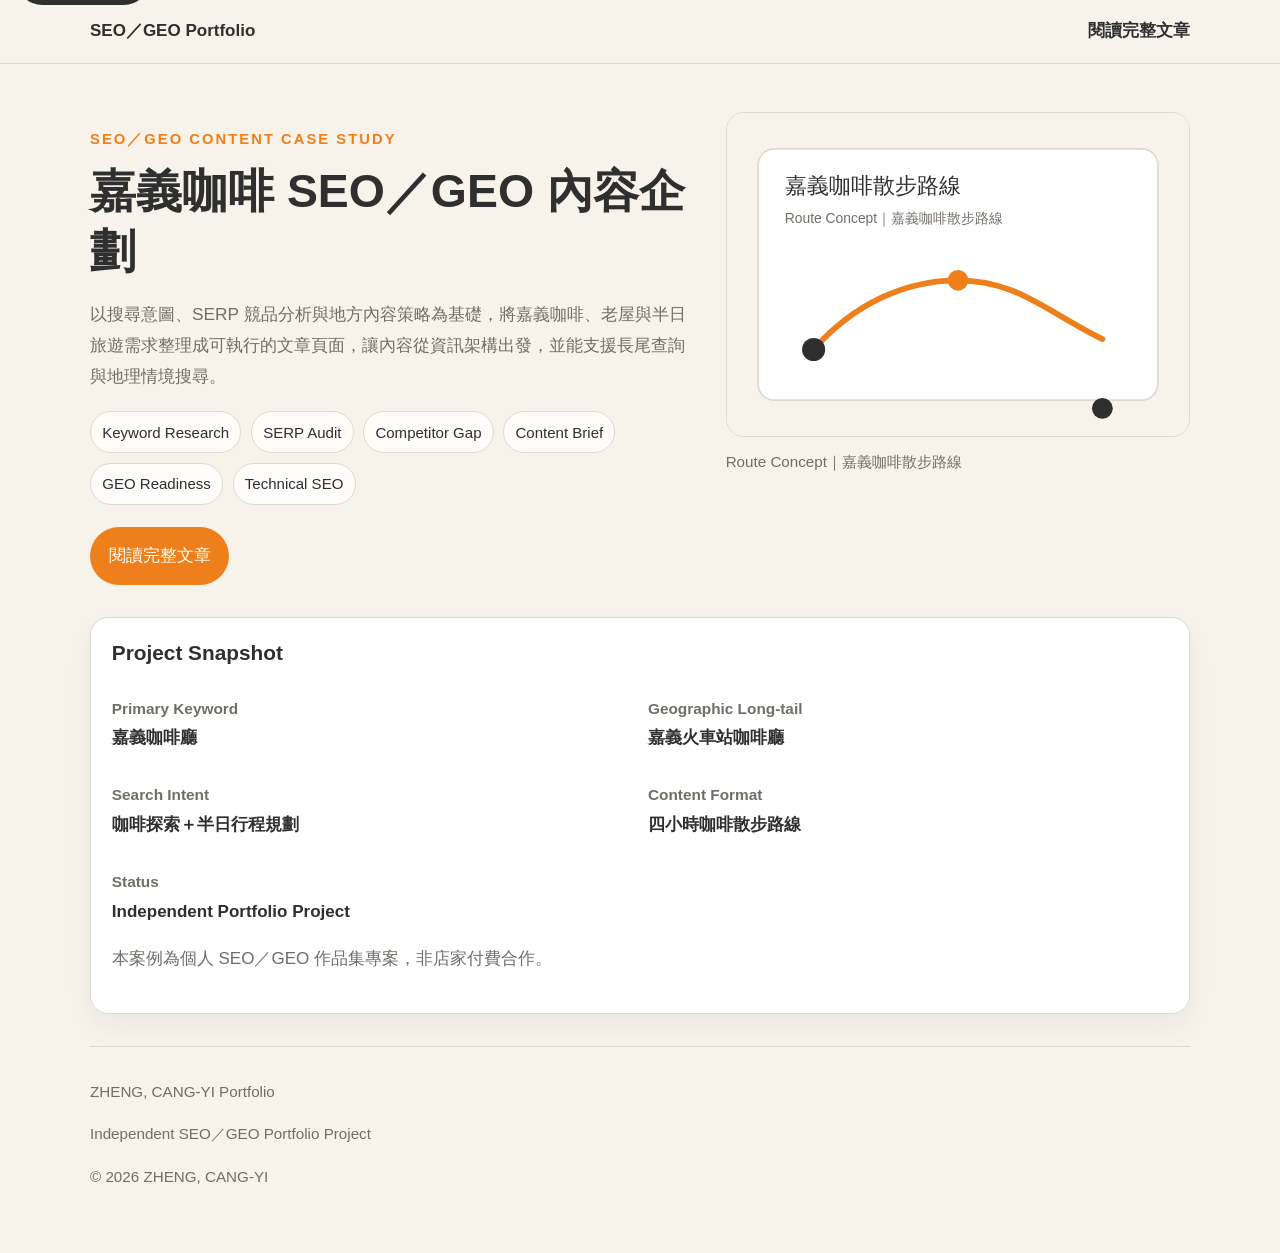
==== index.html @ ef3b87cd "Build and polish SEO portfolio site" ====
<!DOCTYPE html>
<html lang="zh-Hant">
  <head>
    <meta charset="UTF-8" />
    <meta name="viewport" content="width=device-width, initial-scale=1.0" />
    <title>嘉義咖啡 SEO／GEO 內容企劃｜SEO／GEO 作品集</title>
    <meta
      name="description"
      content="以搜尋意圖、SERP 競品分析與地方內容策略為基礎，整理嘉義咖啡、老屋與半日旅遊需求，形成可執行的文章頁面。"
    />
    <meta name="robots" content="index, follow" />
    <link rel="canonical" href="https://arashigira.github.io/seo-portfolio/" />
    <meta name="theme-color" content="#f7f2ea" />
    <meta name="author" content="鄭倉易 ZHENG, CANG-YI" />
    <link rel="icon" href="assets/images/favicon.svg" type="image/svg+xml" />
    <meta property="og:type" content="website" />
    <meta property="og:title" content="嘉義咖啡 SEO／GEO 內容企劃" />
    <meta
      property="og:description"
      content="以搜尋意圖與地方內容策略為基礎，整理嘉義咖啡與半日行程的 SEO／GEO 內容案例。"
    />
    <meta property="og:url" content="https://arashigira.github.io/seo-portfolio/" />
    <meta property="og:image" content="https://arashigira.github.io/seo-portfolio/assets/images/og-placeholder.svg" />
    <meta property="twitter:card" content="summary_large_image" />
    <meta property="twitter:title" content="嘉義咖啡 SEO／GEO 內容企劃" />
    <meta property="twitter:description" content="嘉義咖啡與半日行程的 SEO／GEO 內容案例。" />
    <meta property="twitter:image" content="https://arashigira.github.io/seo-portfolio/assets/images/og-placeholder.svg" />
    <script type="application/ld+json">
      {
        "@context": "https://schema.org",
        "@type": "WebSite",
        "name": "ZHENG, CANG-YI Portfolio",
        "url": "https://arashigira.github.io/seo-portfolio/"
      }
    </script>
    <link rel="stylesheet" href="assets/css/style.css" />
  </head>
  <body>
    <a class="skip-link" href="#main-content">跳到主要內容</a>
    <header class="site-header">
      <div class="container">
        <nav class="top-nav" aria-label="主導覽">
          <a class="brand" href="./">SEO／GEO Portfolio</a>
          <a class="nav-link" href="article/chiayi-cafes-half-day/">閱讀完整文章</a>
        </nav>
      </div>
    </header>

    <main id="main-content">
      <section class="hero">
        <div class="container hero-grid">
          <div class="hero-copy">
            <p class="eyebrow">SEO／GEO CONTENT CASE STUDY</p>
            <h1>嘉義咖啡 SEO／GEO 內容企劃</h1>
            <p class="lead">
              以搜尋意圖、SERP 競品分析與地方內容策略為基礎，將嘉義咖啡、老屋與半日旅遊需求整理成可執行的文章頁面，讓內容從資訊架構出發，並能支援長尾查詢與地理情境搜尋。
            </p>
            <div class="tag-list" aria-label="能力標籤">
              <span>Keyword Research</span>
              <span>SERP Audit</span>
              <span>Competitor Gap</span>
              <span>Content Brief</span>
              <span>GEO Readiness</span>
              <span>Technical SEO</span>
            </div>
            <div class="hero-actions">
              <a class="button button-primary" href="article/chiayi-cafes-half-day/">閱讀完整文章</a>
            </div>
          </div>
          <div class="hero-visual">
            <figure>
              <img src="assets/images/route-placeholder.svg" alt="嘉義咖啡散步路線概念視覺" />
              <figcaption>Route Concept｜嘉義咖啡散步路線</figcaption>
            </figure>
          </div>
        </div>
      </section>

      <section class="section" aria-labelledby="snapshot-title">
        <div class="container">
          <div class="card">
            <h2 id="snapshot-title">Project Snapshot</h2>
            <div class="snapshot-grid">
              <div class="snapshot-item">
                <h3>Primary Keyword</h3>
                <p>嘉義咖啡廳</p>
              </div>
              <div class="snapshot-item">
                <h3>Geographic Long-tail</h3>
                <p>嘉義火車站咖啡廳</p>
              </div>
              <div class="snapshot-item">
                <h3>Search Intent</h3>
                <p>咖啡探索＋半日行程規劃</p>
              </div>
              <div class="snapshot-item">
                <h3>Content Format</h3>
                <p>四小時咖啡散步路線</p>
              </div>
              <div class="snapshot-item">
                <h3>Status</h3>
                <p>Independent Portfolio Project</p>
              </div>
            </div>
            <p class="disclosure">
              本案例為個人 SEO／GEO 作品集專案，非店家付費合作。
            </p>
          </div>
        </div>
      </section>
    </main>

    <footer class="site-footer">
      <div class="container footer-content">
        <p>ZHENG, CANG-YI Portfolio</p>
        <p>Independent SEO／GEO Portfolio Project</p>
        <p>© 2026 ZHENG, CANG-YI</p>
      </div>
    </footer>

    <script src="assets/js/main.js"></script>
  </body>
</html>
---- assets/css/style.css ----
:root {
  --background: #f7f2ea;
  --surface: #ffffff;
  --text: #2f2f2f;
  --muted: #716d67;
  --accent: #ef7f1a;
  --border: #dfd8cf;
  --radius: 18px;
}

* {
  box-sizing: border-box;
}

html {
  scroll-behavior: smooth;
  scroll-padding-top: 6rem;
}

body {
  margin: 0;
  font-family: "Noto Sans TC", "Segoe UI", Arial, sans-serif;
  background: var(--background);
  color: var(--text);
  line-height: 1.8;
  font-size: 17px;
  overflow-x: hidden;
}

img {
  max-width: 100%;
  display: block;
}

a {
  color: var(--accent);
  text-decoration: none;
}

a:hover,
a:focus-visible {
  text-decoration: underline;
}

button,
a.button {
  font: inherit;
}

.skip-link {
  position: absolute;
  left: 1rem;
  top: -3rem;
  background: var(--text);
  color: white;
  padding: 0.7rem 1rem;
  border-radius: 999px;
  z-index: 10;
}

.skip-link:focus {
  top: 1rem;
}

.container {
  width: min(1100px, calc(100% - 2rem));
  margin: 0 auto;
}

.site-header {
  background: rgba(247, 242, 234, 0.95);
  border-bottom: 1px solid var(--border);
  position: sticky;
  top: 0;
  z-index: 5;
  padding-block: 16px;
  min-height: auto;
}

.top-nav {
  display: flex;
  justify-content: space-between;
  align-items: center;
  padding: 0;
}

.brand {
  font-weight: 700;
  color: var(--text);
}

.nav-link {
  color: var(--text);
  font-weight: 600;
}

.hero {
  padding: 3rem 0 2rem;
  min-height: auto;
}

.hero-grid,
.article-layout {
  display: grid;
  gap: 2rem;
  align-items: start;
}

.hero-grid {
  grid-template-columns: 1.3fr 1fr;
}

.article-layout {
  grid-template-columns: minmax(0, 2fr) minmax(280px, 0.8fr);
  padding: 2rem 0 3rem;
}

.eyebrow {
  text-transform: uppercase;
  letter-spacing: 0.14em;
  font-size: 0.92rem;
  color: var(--accent);
  font-weight: 700;
  margin-bottom: 0.5rem;
}

h1,
h2,
h3 {
  line-height: 1.3;
}

h1 {
  font-size: clamp(2rem, 3.8vw, 2.9rem);
  margin: 0 0 1rem;
}

h2 {
  font-size: 1.3rem;
  margin-top: 0;
}

.lead {
  font-size: 1.08rem;
  color: var(--muted);
  margin-bottom: 1.2rem;
}

.tag-list {
  display: flex;
  flex-wrap: wrap;
  gap: 0.6rem;
  margin: 1rem 0 1.4rem;
}

.tag-list span,
.category-list span {
  border: 1px solid var(--border);
  background: rgba(255, 255, 255, 0.8);
  padding: 0.4rem 0.7rem;
  border-radius: 999px;
  font-size: 0.94rem;
}

.hero-actions,
.card-actions {
  display: flex;
  flex-wrap: wrap;
  gap: 0.8rem;
}

.button {
  display: inline-flex;
  align-items: center;
  justify-content: center;
  border-radius: 999px;
  padding: 0.8rem 1.1rem;
  border: 1px solid transparent;
  font-weight: 600;
  min-height: 44px;
  transition: transform 180ms ease, background-color 180ms ease, border-color 180ms ease;
}

.button:hover,
.button:focus-visible {
  transform: translateY(-1px);
  text-decoration: none;
}

.button:focus-visible {
  outline: 3px solid rgba(239, 127, 26, 0.28);
  outline-offset: 3px;
}

.button-primary {
  background: var(--accent);
  color: white;
}

.button-secondary {
  background: var(--surface);
  border-color: var(--border);
  color: var(--text);
}

.button[aria-disabled="true"],
.button.is-disabled,
button:disabled {
  opacity: 0.65;
  pointer-events: none;
}

.card,
.info-card {
  background: var(--surface);
  border: 1px solid var(--border);
  border-radius: var(--radius);
  box-shadow: 0 12px 28px rgba(47, 47, 47, 0.05);
  padding: 1.3rem;
}

.hero-visual figure,
.article-visual {
  margin: 0;
}

.hero-visual img {
  border-radius: var(--radius);
  border: 1px solid var(--border);
  background: #fffaf5;
  width: 100%;
}

.hero-visual figcaption,
.article-visual figcaption {
  font-size: 0.95rem;
  color: var(--muted);
  margin-top: 0.7rem;
}

.snapshot-grid {
  display: grid;
  gap: 1rem;
  grid-template-columns: repeat(2, minmax(0, 1fr));
}

.snapshot-item {
  margin: 0;
}

.snapshot-grid h3 {
  font-size: 0.96rem;
  margin-bottom: 0.3rem;
  color: var(--muted);
}

.snapshot-grid p {
  margin: 0;
  font-weight: 600;
}

.disclosure,
.article-meta,
.article-direct-answer,
.closing-paragraph {
  color: var(--muted);
}

.article-main {
  min-width: 0;
}

.breadcrumb {
  display: flex;
  flex-wrap: wrap;
  gap: 0.45rem;
  color: var(--muted);
  margin-bottom: 0.7rem;
}

.breadcrumb a {
  color: var(--accent);
}

.category-list {
  display: flex;
  flex-wrap: wrap;
  gap: 0.45rem;
  margin-bottom: 1rem;
}

.article-meta {
  display: flex;
  flex-wrap: wrap;
  gap: 0.6rem 1rem;
  font-size: 0.95rem;
  margin-bottom: 1.2rem;
}

.article-visual {
  margin: 1.5rem 0;
}

.article-direct-answer {
  font-size: 1.05rem;
  padding: 1rem 1.2rem;
  background: rgba(255, 255, 255, 0.7);
  border-left: 4px solid var(--accent);
  border-radius: 0.8rem;
  margin: 1rem 0 1.6rem;
}

.toc {
  background: var(--surface);
  border: 1px solid var(--border);
  border-radius: var(--radius);
  padding: 1.1rem 1.2rem;
  margin-bottom: 1.5rem;
}

.toc ul {
  padding-left: 1.1rem;
}

.toc li + li {
  margin-top: 0.4rem;
}

.toc a {
  display: block;
  padding: 0.35rem 0;
}

.content-section {
  scroll-margin-top: 6.2rem;
  margin-bottom: 1.6rem;
}

.article-body p,
.article-body li {
  font-size: 1rem;
  line-height: 1.8;
  overflow-wrap: anywhere;
}

.timeline {
  display: grid;
  gap: 0.7rem;
}

.timeline-item {
  display: grid;
  grid-template-columns: minmax(120px, 180px) 1fr;
  gap: 1rem;
  padding: 0.9rem 1rem;
  border: 1px solid var(--border);
  border-radius: 14px;
  background: #fffdf9;
  overflow-wrap: anywhere;
}

.info-card ul {
  padding-left: 1rem;
}

.faq-list {
  display: grid;
  gap: 0.9rem;
}

.faq-item {
  border: 1px solid var(--border);
  border-radius: 14px;
  padding: 0.9rem 1rem;
  background: #fffdf9;
}

.sidebar-card {
  position: sticky;
  top: 5.5rem;
}

.site-footer {
  padding: 2rem 0 3rem;
}

.footer-content {
  border-top: 1px solid var(--border);
  padding-top: 1rem;
  color: var(--muted);
  font-size: 0.95rem;
}

@media (max-width: 860px) {
  .hero-grid,
  .article-layout {
    grid-template-columns: 1fr;
  }

  .sidebar-card {
    position: static;
  }
}

@media (max-width: 768px) {
  body {
    font-size: 16px;
  }

  .site-header {
    padding-block: 16px;
  }

  .top-nav {
    align-items: flex-start;
    gap: 0.5rem;
  }

  .nav-link {
    display: none;
  }

  .hero {
    padding: 32px 0 48px;
  }

  .hero-grid {
    gap: 24px;
  }

  h1 {
    font-size: clamp(2.35rem, 11vw, 3.3rem);
    line-height: 1.08;
    letter-spacing: -0.03em;
    margin: 12px 0 20px;
  }

  .lead {
    font-size: 1rem;
    margin-bottom: 1rem;
  }

  .tag-list {
    margin: 0 0 1.25rem;
  }

  .snapshot-grid {
    grid-template-columns: 1fr;
    gap: 24px;
  }

  .snapshot-item {
    margin: 0;
  }

  .card,
  .info-card,
  .toc,
  .faq-item {
    padding: 20px;
  }

  .article-layout {
    padding: 1.25rem 0 2rem;
    gap: 1.25rem;
  }

  .article-meta {
    margin-bottom: 1rem;
  }

  .content-section {
    scroll-margin-top: 6.4rem;
  }

  .timeline-item {
    grid-template-columns: 1fr;
  }

  .article-body p,
  .article-body li {
    line-height: 1.8;
  }
}
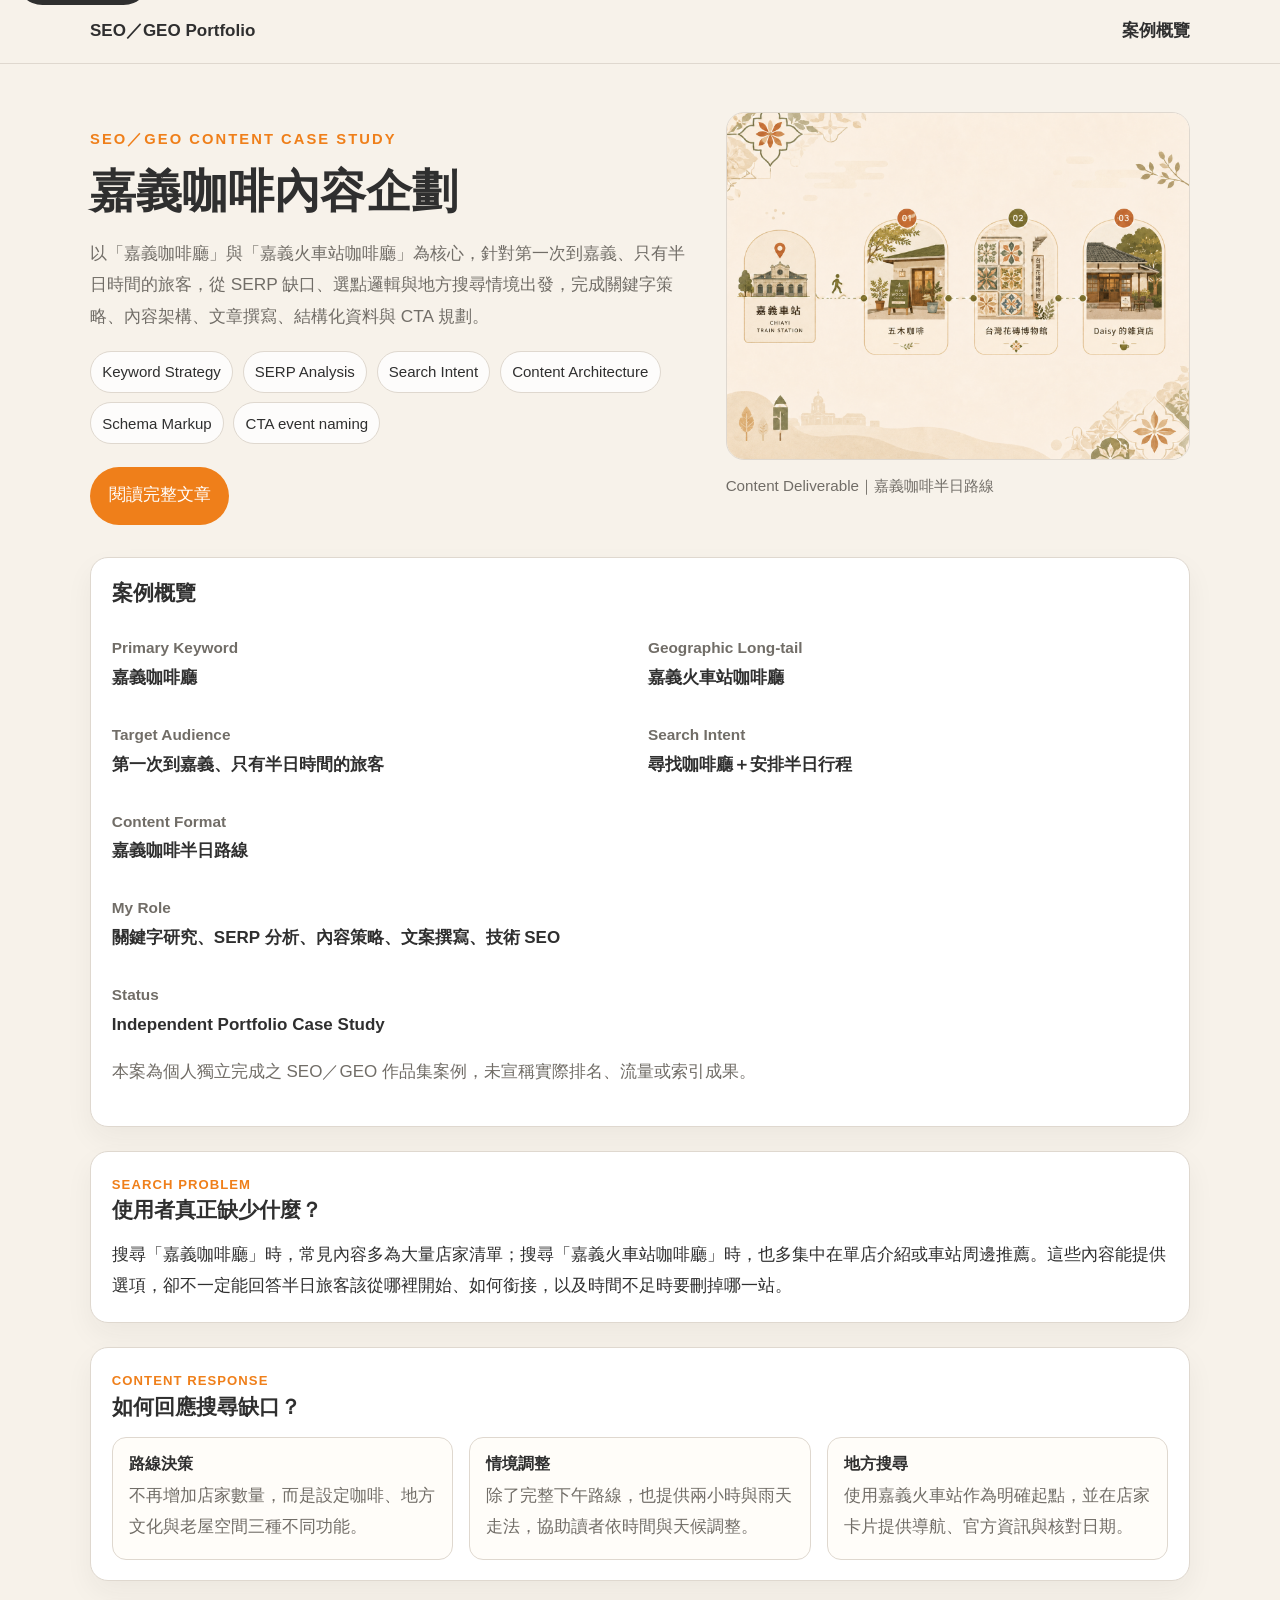
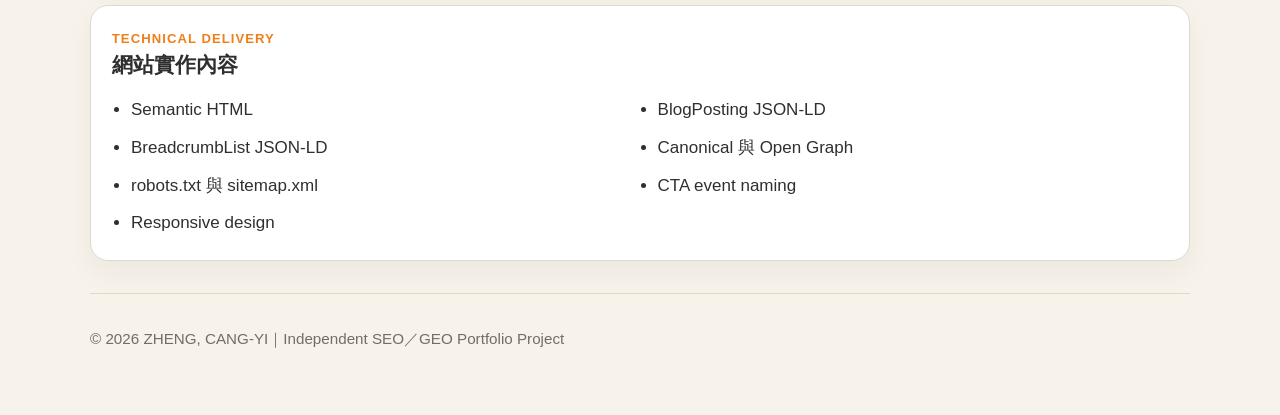
==== commit 26262efc: "Finalize Chiayi coffee SEO portfolio" ====
--- a/index.html
+++ b/index.html
@@ -9,7 +9,7 @@
       content="以搜尋意圖、SERP 競品分析與地方內容策略為基礎，整理嘉義咖啡、老屋與半日旅遊需求，形成可執行的文章頁面。"
     />
     <meta name="robots" content="index, follow" />
-    <link rel="canonical" href="https://arashigira.github.io/seo-portfolio/" />
+    <link rel="canonical" href="https://arashigra.github.io/seo-portfolio/" />
     <meta name="theme-color" content="#f7f2ea" />
     <meta name="author" content="鄭倉易 ZHENG, CANG-YI" />
     <link rel="icon" href="assets/images/favicon.svg" type="image/svg+xml" />
@@ -19,18 +19,18 @@
       property="og:description"
       content="以搜尋意圖與地方內容策略為基礎，整理嘉義咖啡與半日行程的 SEO／GEO 內容案例。"
     />
-    <meta property="og:url" content="https://arashigira.github.io/seo-portfolio/" />
-    <meta property="og:image" content="https://arashigira.github.io/seo-portfolio/assets/images/og-placeholder.svg" />
-    <meta property="twitter:card" content="summary_large_image" />
-    <meta property="twitter:title" content="嘉義咖啡 SEO／GEO 內容企劃" />
-    <meta property="twitter:description" content="嘉義咖啡與半日行程的 SEO／GEO 內容案例。" />
-    <meta property="twitter:image" content="https://arashigira.github.io/seo-portfolio/assets/images/og-placeholder.svg" />
+    <meta property="og:url" content="https://arashigra.github.io/seo-portfolio/" />
+    <meta property="og:image" content="https://arashigra.github.io/seo-portfolio/assets/images/og-chiayi-cafes.png" />
+    <meta name="twitter:card" content="summary_large_image" />
+    <meta name="twitter:title" content="嘉義咖啡 SEO／GEO 內容企劃" />
+    <meta name="twitter:description" content="嘉義咖啡與半日行程的 SEO／GEO 內容案例。" />
+    <meta name="twitter:image" content="https://arashigra.github.io/seo-portfolio/assets/images/og-chiayi-cafes.png" />
     <script type="application/ld+json">
       {
         "@context": "https://schema.org",
         "@type": "WebSite",
         "name": "ZHENG, CANG-YI Portfolio",
-        "url": "https://arashigira.github.io/seo-portfolio/"
+        "url": "https://arashigra.github.io/seo-portfolio/"
       }
     </script>
     <link rel="stylesheet" href="assets/css/style.css" />
@@ -40,8 +40,8 @@
     <header class="site-header">
       <div class="container">
         <nav class="top-nav" aria-label="主導覽">
-          <a class="brand" href="./">SEO／GEO Portfolio</a>
-          <a class="nav-link" href="article/chiayi-cafes-half-day/">閱讀完整文章</a>
+          <a class="brand" href="./" aria-label="SEO／GEO Portfolio 回首頁">SEO／GEO Portfolio</a>
+          <a class="nav-link" href="#snapshot-title">案例概覽</a>
         </nav>
       </div>
     </header>
@@ -49,37 +49,44 @@
     <main id="main-content">
       <section class="hero">
         <div class="container hero-grid">
-          <div class="hero-copy">
+          <div>
             <p class="eyebrow">SEO／GEO CONTENT CASE STUDY</p>
-            <h1>嘉義咖啡 SEO／GEO 內容企劃</h1>
+            <h1>嘉義咖啡內容企劃</h1>
             <p class="lead">
-              以搜尋意圖、SERP 競品分析與地方內容策略為基礎，將嘉義咖啡、老屋與半日旅遊需求整理成可執行的文章頁面，讓內容從資訊架構出發，並能支援長尾查詢與地理情境搜尋。
+              以「嘉義咖啡廳」與「嘉義火車站咖啡廳」為核心，針對第一次到嘉義、只有半日時間的旅客，從 SERP 缺口、選點邏輯與地方搜尋情境出發，完成關鍵字策略、內容架構、文章撰寫、結構化資料與 CTA 規劃。
             </p>
             <div class="tag-list" aria-label="能力標籤">
-              <span>Keyword Research</span>
-              <span>SERP Audit</span>
-              <span>Competitor Gap</span>
-              <span>Content Brief</span>
-              <span>GEO Readiness</span>
-              <span>Technical SEO</span>
+              <span>Keyword Strategy</span>
+              <span>SERP Analysis</span>
+              <span>Search Intent</span>
+              <span>Content Architecture</span>
+              <span>Schema Markup</span>
+              <span>CTA event naming</span>
             </div>
             <div class="hero-actions">
               <a class="button button-primary" href="article/chiayi-cafes-half-day/">閱讀完整文章</a>
             </div>
           </div>
           <div class="hero-visual">
-            <figure>
-              <img src="assets/images/route-placeholder.svg" alt="嘉義咖啡散步路線概念視覺" />
-              <figcaption>Route Concept｜嘉義咖啡散步路線</figcaption>
+            <figure class="hero-visual route-concept-visual">
+              <img
+                src="assets/images/home-route-overview.png"
+                alt="嘉義火車站、五木咖啡、臺灣花磚博物館與 Daisy 的雜貨店四站散步路線"
+                width="1448"
+                height="1086"
+              />
+              <figcaption>
+                Content Deliverable｜嘉義咖啡半日路線
+              </figcaption>
             </figure>
           </div>
         </div>
       </section>
 
-      <section class="section" aria-labelledby="snapshot-title">
+      <section aria-labelledby="snapshot-title">
         <div class="container">
-          <div class="card">
-            <h2 id="snapshot-title">Project Snapshot</h2>
+          <div class="card snapshot-card">
+            <h2 id="snapshot-title">案例概覽</h2>
             <div class="snapshot-grid">
               <div class="snapshot-item">
                 <h3>Primary Keyword</h3>
@@ -90,21 +97,81 @@
                 <p>嘉義火車站咖啡廳</p>
               </div>
               <div class="snapshot-item">
+                <h3>Target Audience</h3>
+                <p>第一次到嘉義、只有半日時間的旅客</p>
+              </div>
+              <div class="snapshot-item">
                 <h3>Search Intent</h3>
-                <p>咖啡探索＋半日行程規劃</p>
+                <p>尋找咖啡廳＋安排半日行程</p>
               </div>
               <div class="snapshot-item">
                 <h3>Content Format</h3>
-                <p>四小時咖啡散步路線</p>
+                <p>嘉義咖啡半日路線</p>
+              </div>
+              <div class="snapshot-item snapshot-item-wide">
+                <h3>My Role</h3>
+                <p>關鍵字研究、SERP 分析、內容策略、文案撰寫、技術 SEO</p>
               </div>
               <div class="snapshot-item">
                 <h3>Status</h3>
-                <p>Independent Portfolio Project</p>
+                <p>Independent Portfolio Case Study</p>
               </div>
             </div>
             <p class="disclosure">
-              本案例為個人 SEO／GEO 作品集專案，非店家付費合作。
+              本案為個人獨立完成之 SEO／GEO 作品集案例，未宣稱實際排名、流量或索引成果。
             </p>
+          </div>
+        </div>
+      </section>
+      <section class="portfolio-section" aria-labelledby="search-problem-title">
+        <div class="container">
+          <div class="card">
+            <p class="section-eyebrow">Search Problem</p>
+            <h2 id="search-problem-title">使用者真正缺少什麼？</h2>
+            <p>
+              搜尋「嘉義咖啡廳」時，常見內容多為大量店家清單；搜尋「嘉義火車站咖啡廳」時，也多集中在單店介紹或車站周邊推薦。這些內容能提供選項，卻不一定能回答半日旅客該從哪裡開始、如何銜接，以及時間不足時要刪掉哪一站。
+            </p>
+          </div>
+        </div>
+      </section>
+
+      <section class="portfolio-section" aria-labelledby="content-response-title">
+        <div class="container">
+          <div class="card">
+            <p class="section-eyebrow">Content Response</p>
+            <h2 id="content-response-title">如何回應搜尋缺口？</h2>
+            <div class="response-grid">
+              <div class="response-item">
+                <h3>路線決策</h3>
+                <p>不再增加店家數量，而是設定咖啡、地方文化與老屋空間三種不同功能。</p>
+              </div>
+              <div class="response-item">
+                <h3>情境調整</h3>
+                <p>除了完整下午路線，也提供兩小時與雨天走法，協助讀者依時間與天候調整。</p>
+              </div>
+              <div class="response-item">
+                <h3>地方搜尋</h3>
+                <p>使用嘉義火車站作為明確起點，並在店家卡片提供導航、官方資訊與核對日期。</p>
+              </div>
+            </div>
+          </div>
+        </div>
+      </section>
+
+      <section class="portfolio-section" aria-labelledby="technical-delivery-title">
+        <div class="container">
+          <div class="card">
+            <p class="section-eyebrow">Technical Delivery</p>
+            <h2 id="technical-delivery-title">網站實作內容</h2>
+            <ul class="delivery-list">
+              <li>Semantic HTML</li>
+              <li>BlogPosting JSON-LD</li>
+              <li>BreadcrumbList JSON-LD</li>
+              <li>Canonical 與 Open Graph</li>
+              <li>robots.txt 與 sitemap.xml</li>
+              <li>CTA event naming</li>
+              <li>Responsive design</li>
+            </ul>
           </div>
         </div>
       </section>
@@ -112,9 +179,7 @@
 
     <footer class="site-footer">
       <div class="container footer-content">
-        <p>ZHENG, CANG-YI Portfolio</p>
-        <p>Independent SEO／GEO Portfolio Project</p>
-        <p>© 2026 ZHENG, CANG-YI</p>
+        <p>© 2026 ZHENG, CANG-YI｜Independent SEO／GEO Portfolio Project</p>
       </div>
     </footer>
 
--- a/assets/css/style.css
+++ b/assets/css/style.css
@@ -15,6 +15,9 @@
 html {
   scroll-behavior: smooth;
   scroll-padding-top: 6rem;
+}
+:where([id]) {
+  scroll-margin-top: 6rem;
 }
 
 body {
@@ -111,7 +114,7 @@
 }
 
 .article-layout {
-  grid-template-columns: minmax(0, 2fr) minmax(280px, 0.8fr);
+  grid-template-columns: minmax(0, 1fr);
   padding: 2rem 0 3rem;
 }
 
@@ -133,6 +136,10 @@
 h1 {
   font-size: clamp(2rem, 3.8vw, 2.9rem);
   margin: 0 0 1rem;
+}
+
+.article-main h1 {
+  font-size: clamp(1.8rem, 4.2vw, 2.4rem);
 }
 
 h2 {
@@ -203,12 +210,6 @@
   color: var(--text);
 }
 
-.button[aria-disabled="true"],
-.button.is-disabled,
-button:disabled {
-  opacity: 0.65;
-  pointer-events: none;
-}
 
 .card,
 .info-card {
@@ -219,8 +220,7 @@
   padding: 1.3rem;
 }
 
-.hero-visual figure,
-.article-visual {
+.hero-visual figure {
   margin: 0;
 }
 
@@ -228,11 +228,46 @@
   border-radius: var(--radius);
   border: 1px solid var(--border);
   background: #fffaf5;
+  display: block;
   width: 100%;
-}
-
-.hero-visual figcaption,
-.article-visual figcaption {
+  height: auto;
+  max-width: 100%;
+  object-fit: contain;
+}
+
+
+.route-concept-visual,
+.route-map-figure {
+  margin: 0;
+}
+
+.route-concept-visual img,
+.route-map-figure img {
+  display: block;
+  width: 100%;
+  max-width: 100%;
+  height: auto;
+  object-fit: contain;
+  border-radius: var(--radius);
+  border: 1px solid var(--border);
+}
+
+.route-concept-visual figcaption,
+.route-map-figure figcaption {
+  margin-top: 0.75rem;
+  color: var(--muted);
+  font-size: 0.95rem;
+}
+
+.route-map-figure {
+  margin: 1.5rem 0 2rem;
+}
+
+.route-map-figure figcaption {
+  text-align: center;
+}
+
+.hero-visual figcaption {
   font-size: 0.95rem;
   color: var(--muted);
   margin-top: 0.7rem;
@@ -259,6 +294,56 @@
   font-weight: 600;
 }
 
+
+.snapshot-item-wide {
+  grid-column: 1 / -1;
+}
+
+.portfolio-section {
+  margin-top: 1.5rem;
+}
+.section-eyebrow {
+  color: var(--accent);
+  font-size: 0.82rem;
+  font-weight: 700;
+  letter-spacing: 0.08em;
+  margin-bottom: 0.35rem;
+  text-transform: uppercase;
+}
+
+.portfolio-section p {
+  margin: 0;
+}
+
+.response-grid {
+  display: grid;
+  gap: 1rem;
+  grid-template-columns: repeat(3, minmax(0, 1fr));
+}
+
+.response-item {
+  border: 1px solid var(--border);
+  border-radius: 14px;
+  background: #fffdf9;
+  padding: 1rem;
+}
+
+.response-item h3 {
+  margin: 0 0 0.4rem;
+  font-size: 1rem;
+}
+
+.response-item p {
+  color: var(--muted);
+}
+
+.delivery-list {
+  display: grid;
+  gap: 0.45rem 1rem;
+  grid-template-columns: repeat(2, minmax(0, 1fr));
+  margin: 0;
+  padding-left: 1.2rem;
+}
 .disclosure,
 .article-meta,
 .article-direct-answer,
@@ -297,9 +382,6 @@
   margin-bottom: 1.2rem;
 }
 
-.article-visual {
-  margin: 1.5rem 0;
-}
 
 .article-direct-answer {
   font-size: 1.05rem;
@@ -317,6 +399,15 @@
   padding: 1.1rem 1.2rem;
   margin-bottom: 1.5rem;
 }
+.toc summary {
+  cursor: pointer;
+  font-weight: 700;
+  line-height: 1.5;
+}
+
+.toc[open] summary {
+  margin-bottom: 0.75rem;
+}
 
 .toc ul {
   padding-left: 1.1rem;
@@ -328,19 +419,36 @@
 
 .toc a {
   display: block;
-  padding: 0.35rem 0;
+  padding: 0.42rem 0;
+  line-height: 1.55;
 }
 
 .content-section {
   scroll-margin-top: 6.2rem;
   margin-bottom: 1.6rem;
+}
+.section-kicker,
+.route-verification-note {
+  color: var(--muted);
+  font-size: 0.96rem;
+}
+
+.section-kicker {
+  margin: -0.35rem 0 1rem;
+  font-weight: 600;
+}
+
+.route-verification-note {
+  margin-top: 0.9rem;
 }
 
 .article-body p,
 .article-body li {
   font-size: 1rem;
   line-height: 1.8;
-  overflow-wrap: anywhere;
+  word-break: normal;
+  overflow-wrap: break-word;
+  hyphens: none;
 }
 
 .timeline {
@@ -356,11 +464,52 @@
   border: 1px solid var(--border);
   border-radius: 14px;
   background: #fffdf9;
-  overflow-wrap: anywhere;
-}
-
+  word-break: normal;
+  overflow-wrap: break-word;
+  hyphens: none;
+}
+.timeline-item strong {
+  display: block;
+  margin-top: 0.25rem;
+}
+
+.timeline-type {
+  display: inline-flex;
+  align-items: center;
+  width: fit-content;
+  border-radius: 999px;
+  background: rgba(197, 85, 32, 0.11);
+  color: var(--accent-strong);
+  font-size: 0.82rem;
+  font-weight: 700;
+  line-height: 1;
+  padding: 0.32rem 0.58rem;
+}
 .info-card ul {
+  margin: 0;
   padding-left: 1rem;
+}
+
+.info-card .card-actions {
+  margin-top: 1rem;
+}
+
+
+.source-list {
+  display: grid;
+  gap: 1rem;
+  padding-left: 1rem;
+}
+
+.source-list li {
+  display: grid;
+  gap: 0.25rem;
+}
+
+.source-list strong,
+.source-list a,
+.source-list span {
+  overflow-wrap: break-word;
 }
 
 .faq-list {
@@ -375,15 +524,20 @@
   background: #fffdf9;
 }
 
-.sidebar-card {
-  position: sticky;
-  top: 5.5rem;
-}
 
 .site-footer {
   padding: 2rem 0 3rem;
 }
 
+
+.not-found-shell {
+  padding: 4rem 0 5rem;
+}
+
+.not-found-card {
+  margin: 0 auto;
+  max-width: 680px;
+}
 .footer-content {
   border-top: 1px solid var(--border);
   padding-top: 1rem;
@@ -397,12 +551,13 @@
     grid-template-columns: 1fr;
   }
 
-  .sidebar-card {
-    position: static;
-  }
 }
 
 @media (max-width: 768px) {
+  :where([id]) {
+    scroll-margin-top: 6.4rem;
+  }
+
   body {
     font-size: 16px;
   }
@@ -446,18 +601,55 @@
 
   .snapshot-grid {
     grid-template-columns: 1fr;
-    gap: 24px;
+    gap: 12px;
   }
 
   .snapshot-item {
     margin: 0;
+  }
+
+  .snapshot-item p {
+    line-height: 1.55;
   }
 
   .card,
   .info-card,
   .toc,
   .faq-item {
-    padding: 20px;
+    padding: 18px;
+  }
+  .snapshot-card {
+    padding: 16px;
+  }
+
+  .snapshot-card h2 {
+    margin-bottom: 0.85rem;
+  }
+
+  .snapshot-card .snapshot-grid {
+    gap: 10px;
+  }
+
+  .snapshot-card .snapshot-grid h3 {
+    margin-bottom: 0.18rem;
+    font-size: 0.9rem;
+  }
+
+  .snapshot-card .snapshot-item p {
+    line-height: 1.45;
+  }
+
+  .snapshot-card .disclosure {
+    margin-top: 1rem;
+  }
+
+  .response-grid,
+  .delivery-list {
+    grid-template-columns: 1fr;
+  }
+
+  .response-item {
+    padding: 0.9rem;
   }
 
   .article-layout {
@@ -480,5 +672,6 @@
   .article-body p,
   .article-body li {
     line-height: 1.8;
-  }
-}
+    font-size: 17px;
+  }
+}
